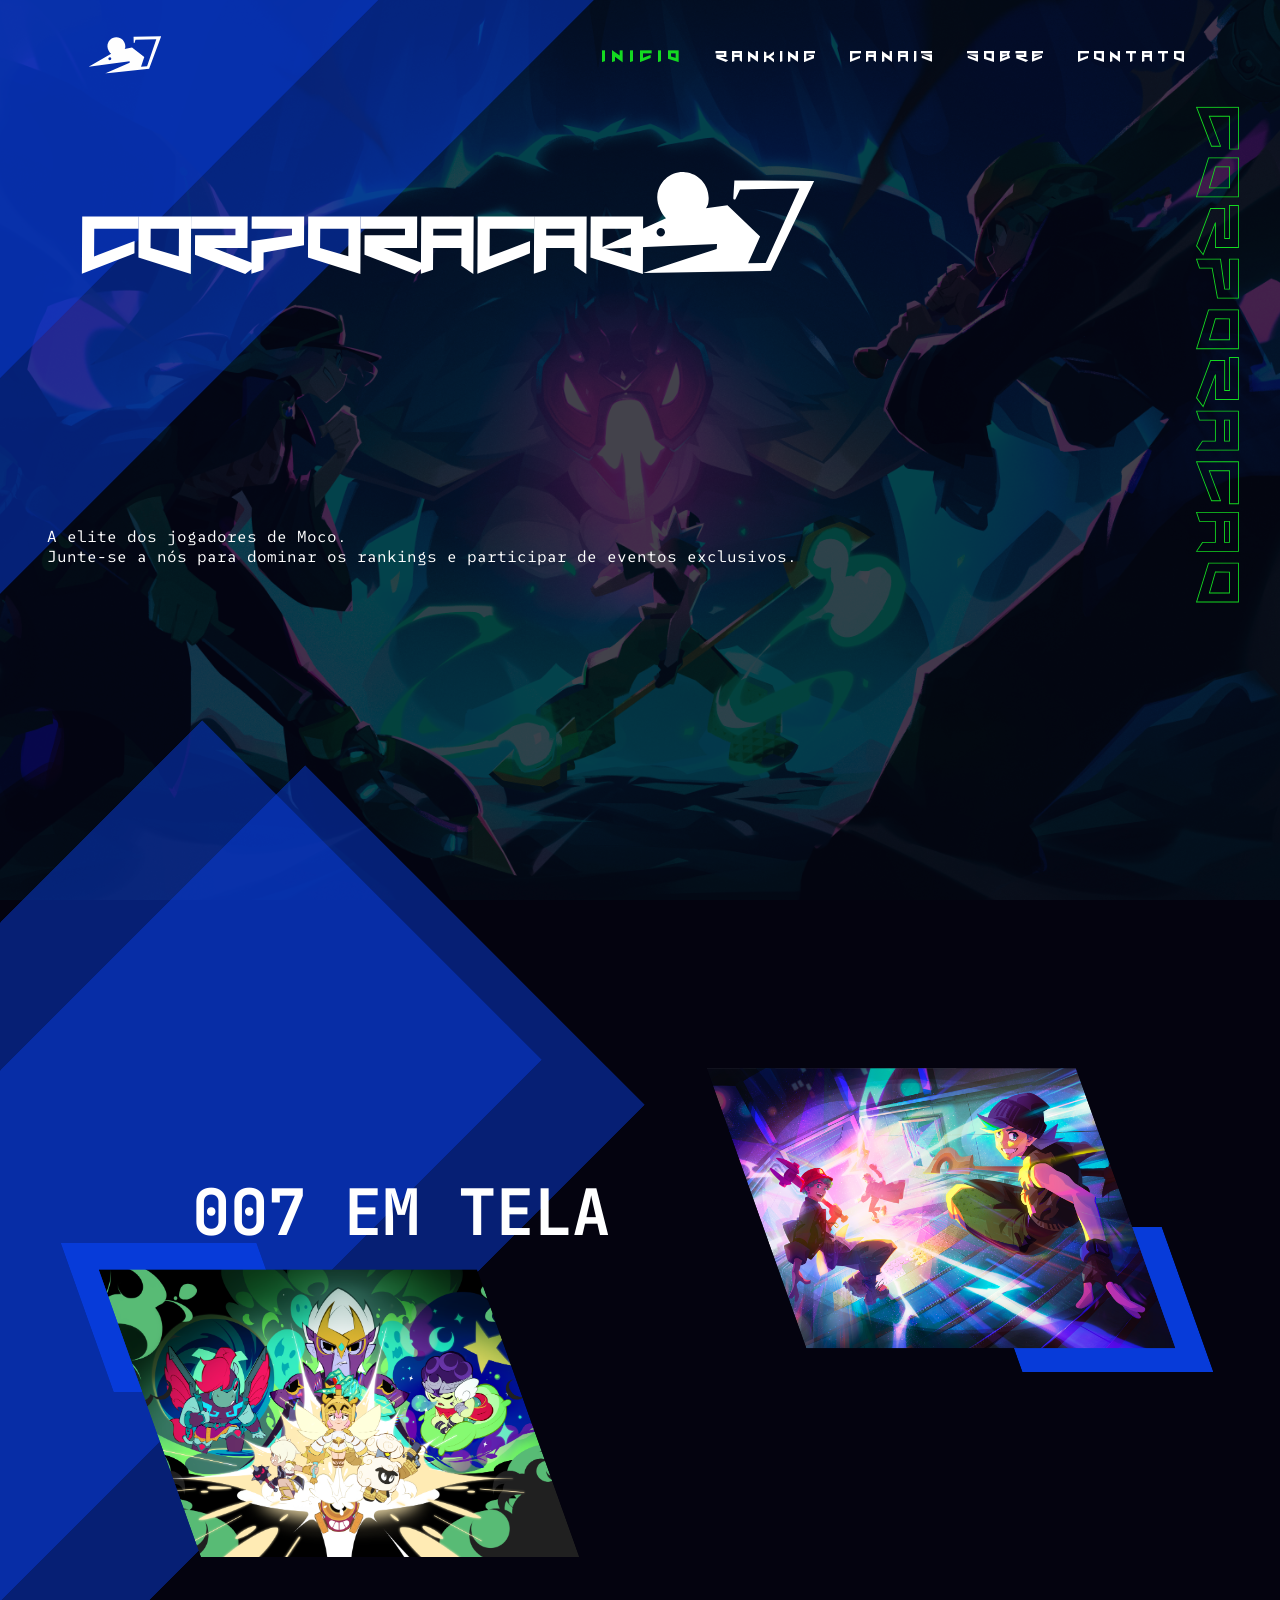
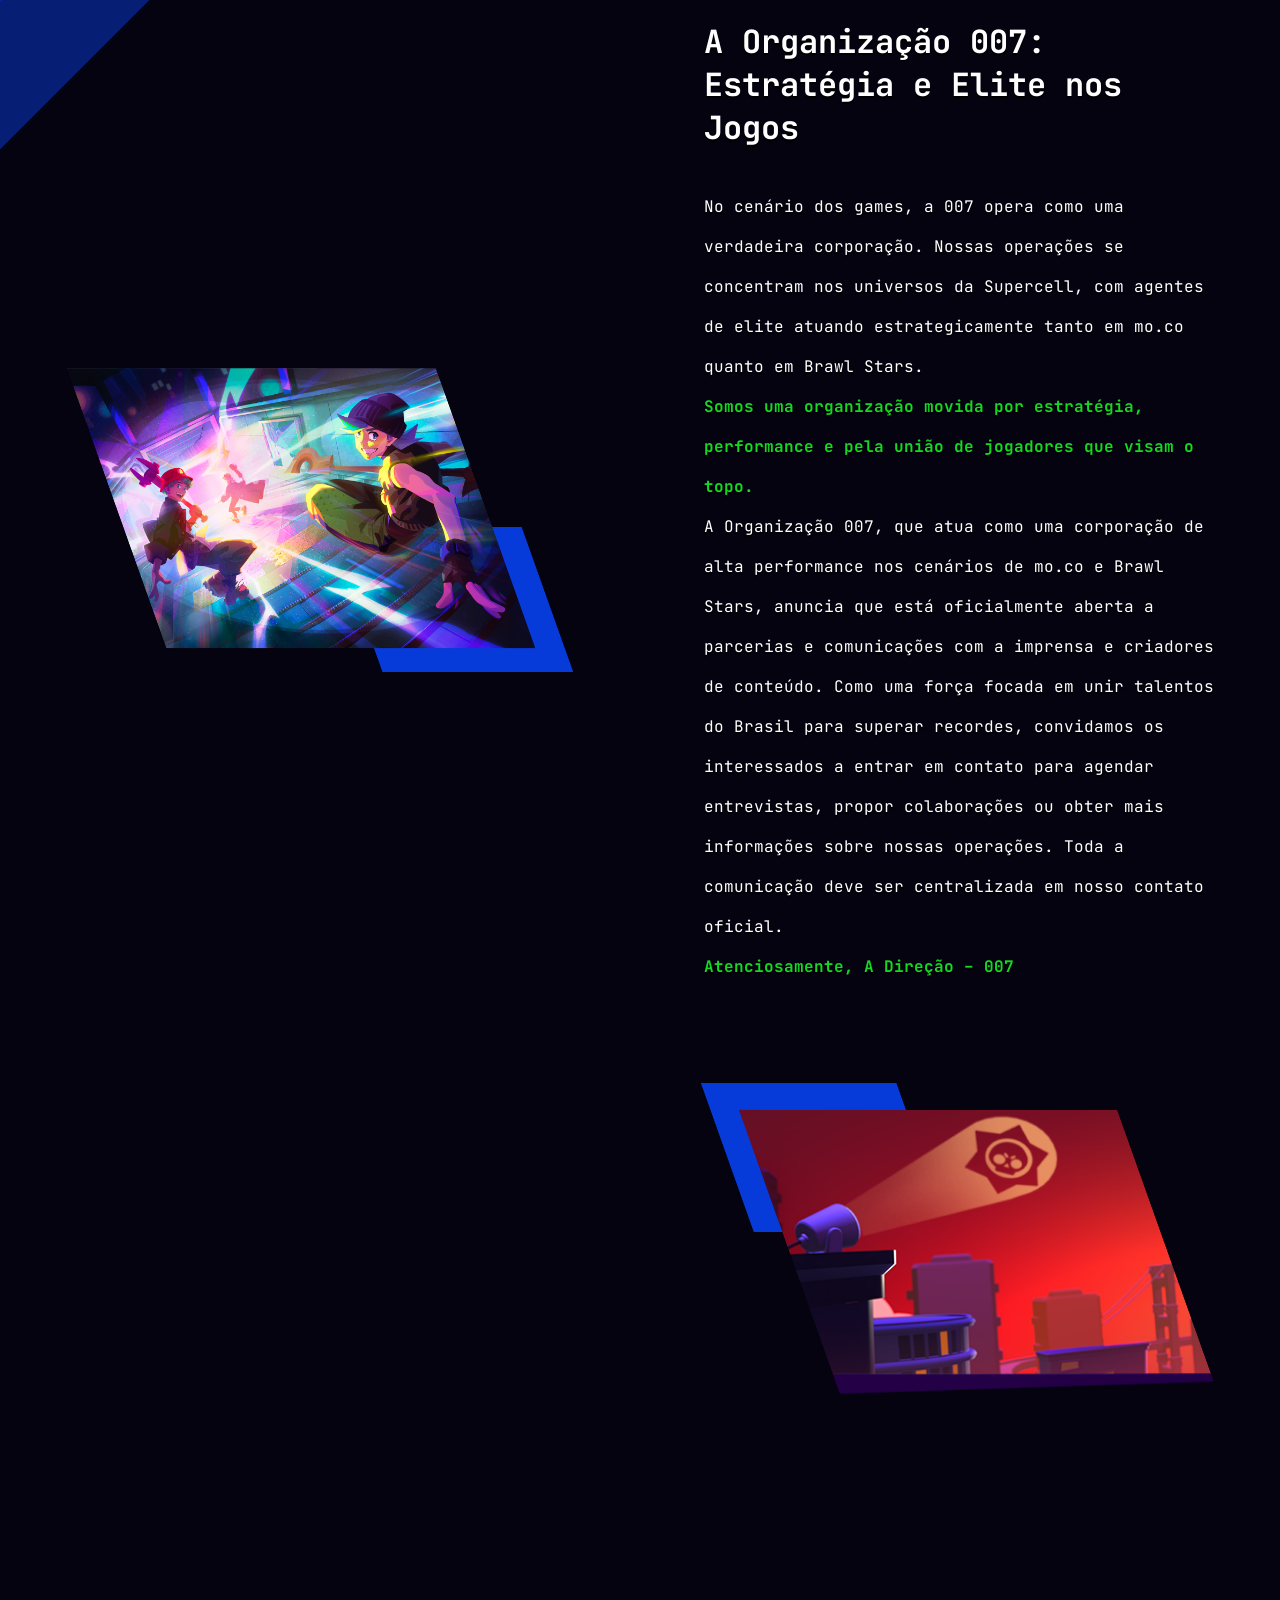
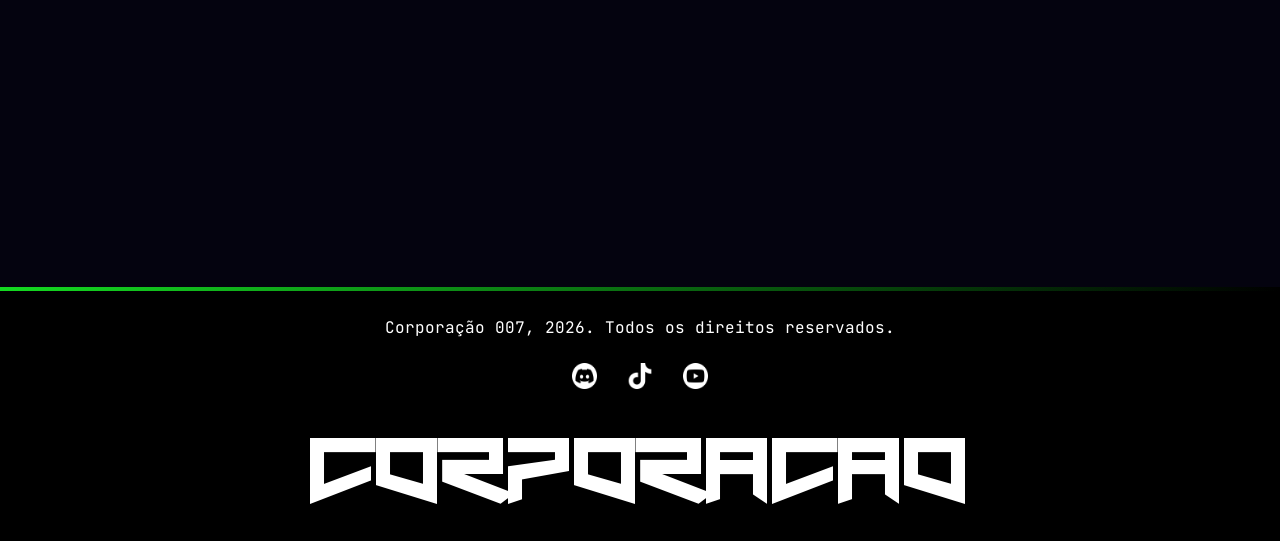
==== index.html @ 2a02c810 "att" ====
<!DOCTYPE html>
<html lang="pt-BR">
<head>
    <meta charset="UTF-8">
    <meta name="viewport" content="width=device-width, initial-scale=1.0">
    <title>007</title>
    <link rel="stylesheet" href="../styles/styles.css">
    <link rel="stylesheet" href="../styles/hamburguer.css">
    <link rel="icon" href="../image/FaviconBFavicon007.svg" type="image/svg" sizes="32x32">
</head>

<body>
    
    <header>
        <a href="/index.html"><img src="../image/2.svg" alt="Logo 007" class="logo-img"></a>

        <button class="hamburguer" id="hamburguer">
            <span></span>
            <span></span>
            <span></span>
        </button>

        <nav class="navegacao" id="navegacao">
            <a href="index.html" class="ativo">Inicio</a>
            <a href="/html/ranking.html">Ranking</a>
            <a href="/html/canais.html">Canais</a>
            <a href="/html/sobre.html">Sobre</a>
            <a href="/html/contato.html">Contato</a>
        </nav>
    </header>

    <main>

        <section>

            <div class="inicio">
                <img src="../image/LogotypeW007.svg" id="logo007" alt="logo">
                <img src="../image/1.svg" id="logocorp" alt="logo2">
                <p id="descricao">
                    A elite dos jogadores de Moco. <br>
                    Junte-se a nós para dominar os rankings e participar de eventos exclusivos.
                </p>
                <img src="../image/moco_Key_Art_illustration_big_boss_3500x2100.png" id="backgroundmoco" alt="MocoBackground">
            </div>

            <div class="quadrados-container">
                <img src="../image/8.svg" id="quadrado1" alt="Elemento decorativo 1">
                <img src="../image/5.svg" id="quadrado2" alt="Elemento decorativo 2">
                <img src="../image/5.svg" id="quadrado3" alt="Elemento decorativo 3">
            </div>

            <div class="conteudo">
                
                <h1>007 EM TELA</h1>

                <img src="../image/23.svg" id="imagem-conteudo-5" alt="Elemento decorativo 8">
                <img src="../image/11.svg" id="imagem-conteudo-1" alt="Elemento decorativo 4">
                <img src="../image/10.svg" id="imagem-conteudo-2" alt="Elemento decorativo 5">
                <img src="../image/10.svg" id="imagem-conteudo-3" alt="Elemento decorativo 6">
                <img src="../image/13.svg" id="imagem-conteudo-4" alt="Elemento decorativo 7">
                

                <h2>A Organização 007: Estratégia e Elite nos Jogos</h2>
                
                <p id="descricao">  
                    No cenário dos games, a 007 opera como uma verdadeira
                    corporação. Nossas operações se concentram nos universos da
                    Supercell, com agentes de elite atuando estrategicamente
                    tanto em mo.co quanto em Brawl Stars. <br>
                    <strong>Somos uma organização movida por estratégia,
                    performance e pela união de jogadores que visam o
                    topo.</strong> <br>
                    A Organização 007, que atua como uma corporação de alta
                    performance nos cenários de mo.co e Brawl Stars, anuncia que
                    está oficialmente aberta a parcerias e comunicações com a
                    imprensa e criadores de conteúdo.
                    Como uma força focada em unir talentos do Brasil para
                    superar recordes, convidamos os interessados a entrar em
                    contato para agendar entrevistas, propor colaborações ou
                    obter mais informações sobre nossas operações.
                    Toda a comunicação deve ser centralizada em nosso contato
                    oficial. <br>
                    <strong>Atenciosamente,
                    A Direção – 007</strong>
                </p>

            </div>

        </section>

    </main>


    <footer>

        <hr id="linhafooter">

        <p>Corporação 007, 2026. Todos os direitos reservados.</p>

        <div class="footericon">
            <a href="https://discord.gg/spt4akuG2p" target="_blank"><img src="../image/discord-circle.png" id="discordicon"></a>
            <a href="https://www.tiktok.com/@estelionatarios171?is_from_webapp=1&sender_device=pc" target="_blank"><img src="../image/tik-tok.png" id="tiktokicon"></a>
            <a href="https://youtube.com/@estelionatariosmoco?si=PN7zdE7ZmXBwqfsj" target="_blank"><img src="../image/youtube-circle.png" id="youtubeicon"></a>
            <p><span>CORPORACAO</span></p>
        </div>
        
    </footer>

    <script src="../scripts/hamburguer.js"></script>


</body>
</html>
---- styles/styles.css ----
@import url('https://fonts.googleapis.com/css2?family=Megrim&family=SUSE+Mono:ital,wght@0,100..800;1,100..800&display=swap');
@import url('https://fonts.googleapis.com/css2?family=JetBrains+Mono:ital,wght@0,100..800;1,100..800&display=swap');
@font-face {
    font-family: 'Nero';
    src:url('../fonts/Nero.otf') format('opentype');
    font-weight: normal;
    font-style: normal;
}

* {
    margin: 0;
    padding: 0;
    box-sizing: border-box;
    font-family: Arial, Helvetica, sans-serif;
    color: white;
}

body {
    background-color: #04030f;
    min-height: 100vh;
    overflow-x: hidden;
    display: flex;
    flex-direction: column;
}

header {
    position: absolute;
    top: 0;
    left: 0;
    width: 100%;
    padding: 10px 80px;
    display: flex;
    justify-content: space-between;
    align-items: center;
    z-index: 2;
}

header a {
    text-decoration: none;
}

.logo-img {
    width: 90px;
    height: auto;
    filter: invert(1);
    pointer-events: none;
}

.navegacao a {
    padding: 6px 10px;
    border-radius: 10px;
    margin: 0 10px;
    text-decoration: none;
    font-weight: 100;
    font-family: 'Nero', sans-serif;
    letter-spacing: 5px;

}

.navegacao a:hover,
.navegacao .ativo {
    font-weight: bold;
    letter-spacing: 7px;
    color: #14D921;
    transition: all 0.3s ease;
}

.inicio {
    position: relative;
    width: 100%;
    min-height: 100vh;
    display: flex;
    justify-content: center;
    align-items: center;
    flex-direction: column;
    overflow: hidden;
}

#backgroundmoco {
    position: fixed; /*absolute ou fixed se quiser que fique preso à tela */
    top: 0;
    left: 0;
    width: 100%;       /* largura sempre 100% da tela */
    height: auto;      /* altura proporcional à largura */
    min-height: 100vh; /* garante que cubra no mínimo a tela inteira */
    object-fit: cover; /* cobre a área sem distorcer */
    object-position: center;
    opacity: 0.25;
    pointer-events: none;
    z-index: -1;
}.inicio > *:not(#backgroundmoco) {
    position: relative;
    z-index: 1;
}

.inicio img#logo007 {
    position: absolute;
    top: -25%;
    left: 0%;
    width: 70%;
    pointer-events: none;
    filter: invert(1);
}.inicio img#logocorp{
    position: absolute;
    width: 50%;
    right: -20%;
    top: 5%;
    pointer-events: none;
}#descricao {
    font-family: "SUSE Mono", monospace;
    position: relative;
    font-size: 1rem;
    margin-top: 10%;
    margin-right: 50%;
}
.quadrados-container {
    position: relative;
    width: 100%;
    height: 100vh;
    pointer-events: none;
}#quadrado1{
    position: absolute;
    width: 100%;
    top: -100%;
    margin-left: 0%;
}#quadrado2{
    position: absolute;
    top: -20%;
    margin-left: -25%;
}#quadrado3{
    position: absolute;
    top: -15%;
    margin-left: -18%;
}

.conteudo{
    pointer-events: none;
}
.conteudo h1{
    position: absolute;
    font-family: "JetBrains Mono", monospace;
    font-size: 5rem;
    left: 15%;
    top: 130%;
}#imagem-conteudo-1{
    position: absolute;
    top: 120%;
}#imagem-conteudo-2{
    position: absolute;
    top: 100%;
    right: 0%;
}#imagem-conteudo-3{
    position: absolute;
    top: 180%;
}#imagem-conteudo-4{
    position: absolute;
    top: 240%;
    right: 0%;
}#imagem-conteudo-5{
    position: absolute;
    top: 140%;
    width: 90%;
    right: -40%;
    overflow: hidden;
    z-index: 0;
}

.conteudo  h2 {
    position: absolute;
    font-family: "JetBrains Mono", monospace;
    left: 55%;
    max-width: 40%;
    text-shadow: #000000 0px 2px 1px;
    top: 190%;
}

.conteudo #descricao{
    font-size: 1rem;
    position: absolute;
    font-family: "JetBrains Mono", monospace;
    position: relative;
    left: 55%;
    max-width: 40%;
    line-height: 2.5;
    margin-top: -1%;
    text-shadow: #000000 0px 2px 1px;
}.conteudo strong{
    color: #14D921;
    font-family: "JetBrains Mono", monospace;
}

footer{
    margin-top: 100vh; 
    margin-top: 100dvh; 
    text-align: center;
    background-color: #000000;
} footer p{
    font-family: "JetBrains Mono", monospace;
    margin-top: 2%;
    margin-bottom: 1%;
} footer span{
    font-family: 'Nero', sans-serif;
    font-size: 6rem;
    pointer-events: none;
}
#linhafooter{
    padding: 2px;
    background: linear-gradient(to right, #14D921 0%, #000000 100%);
    border: none;
}

.footericon img{
    filter: invert(1);
    width: 2%;
    margin-top: 2%;
    margin: 1%;
    margin-bottom: 0%;
}

@media (max-width: 1400px) {
    .navegacao a {
    margin: 0 0px;
    }

    #descricao {
    font-size: 1rem;
    margin-top: 15%;
    margin-right: 34%;
    }
    .inicio img#logocorp{
    top: 4%;
    }
    #quadrado1{
    position: absolute;
    width: 90%;
    top: -100%;
    margin-left: 0%;
    }
    #quadrado2{
        position: absolute;
        top: -20%;
        margin-left: -42%;
    }
    #quadrado3{
        position: absolute;
        top: -15%;
        margin-left: -34%;
    }
    .conteudo h2 {
        font-size: 2rem;
        top: 180%;
    }   
    .conteudo img{
        width: 50%;
    }
    .conteudo h1{
    font-size: 4rem;
    }
    #imagem-conteudo-3{
    top: 200%
    }
    #imagem-conteudo-4{
        top: 280%;
    }
    #imagem-conteudo-5{
    display: none;
    }

}

@media (max-width: 1600px){

}

@media (max-width: 576px) {

    .logo-img {
        width: 60px;
    }

    .navegacao {
        display: none;
    }

    /* BACKGROUND */
    #backgroundmoco {
        position: fixed;
        top: 0;
        left: 0;
        width: 100%;
        height: 100%;
        object-fit: cover;
        object-position: 50% 50%;
        min-width: 100%;
        min-height: 100%;
    }

    body {
        overflow-x: hidden;
    }

    #quadrado1, #quadrado2, #quadrado3 {
        display: none;
    }

    #imagem-conteudo-1, #imagem-conteudo-4 {
        width: 100%;
    }

    #imagem-conteudo-1{
        top: -50%;
    }
    #imagem-conteudo-4{
        top: 90%;
    }

    #imagem-conteudo-2, #imagem-conteudo-3, #imagem-conteudo-5 {
        display: none;
    }

    /* LOGOS */
    .inicio img#logocorp {
        width: 60%;
        right: -20%;
        top: 56%;
        opacity: 0.8;
    }

    .inicio img#logo007 {
        position: absolute;
        top: 25%;
        left: 50%;
        width: 100%;
        transform: translate(-50%, -25%);
        opacity: 0.9;
    }

    #descricao {
        margin-top: 15%;
        padding: 0 20px;
        max-width: 90%;
        font-size: 14px;
        line-height: 1.6;
        text-align: center;
        margin-left: auto;
        margin-right: auto;
        
        word-wrap: break-word;
        overflow-wrap: break-word;
        hyphens: auto;
        text-shadow: 0 1px 2px rgba(0, 0, 0, 0.8);
    }

    .conteudo {
        position: relative;
        z-index: 1;
        margin-top: -120%;
    }

    .conteudo h1 {
        margin-top: -120%;
        position: relative;
        font-size: 2.2rem;
        left: 0;
        top: 0;
        text-align: center;
        margin: 40px 20px 20px 20px;
        line-height: 1.2;
        
    }

    .conteudo h2 {
        position: relative;
        font-size: 1.4rem;
        left: 0;
        top: 0;
        max-width: 90%;
        margin: 25px auto;
        text-align: center;
        line-height: 1.3;
    }

    .conteudo #descricao {
        position: relative;
        left: 0;
        top: 0;
        max-width: 90%;
        margin: 20px auto;
        line-height: 1.6;
        font-size: 14px;
    }

    .conteudo strong {
        color: #14D921;
        font-family: "JetBrains Mono", monospace;
    }

    footer {
        margin-top: 40dvh;
        padding: 20px 0;
    }

    footer span {
        font-size: 3rem;
        display: block;
        margin-bottom: 10px;
    }

    .footericon img {
        width: 6%;
        margin: 8px;
        filter: invert(1);
    }

    footer p {
        font-size: 0.8rem;
        margin: 10px 15px;
        line-height: 1.4;
    }

    #linhafooter {
        margin: 0 20px;
    }

    .inicio {
        min-height: 100vh;
        display: flex;
        flex-direction: column;
        justify-content: center;
        padding: 20px;
    }

    * {
        max-width: 100vw;
    }
}
---- styles/hamburguer.css ----
.hamburguer {
    display: none;
    flex-direction: column;
    justify-content: space-between;
    width: 30px;
    height: 22px;
    background: transparent;
    border: none;
    cursor: pointer;
    position: relative;
    right: -20%;
    z-index: 2001; /* botão acima de tudo */
}

.hamburguer span {
    display: block;
    height: 4px;
    width: 100%;
    background: white;
    border-radius: 4px;
    transition: all 0.3s ease;
}

/* Quando ativo, transforma o botão em X */
.hamburguer.ativo span:nth-child(1) {
    transform: rotate(45deg) translate(5px, 5px);
}
.hamburguer.ativo span:nth-child(2) {
    opacity: 0;
}
.hamburguer.ativo span:nth-child(3) {
    transform: rotate(-45deg) translate(7px, -8px);
}

/* Menu padrão */
.navegacao {
    display: flex;
    gap: 10px;
    position: relative;
}

/* Responsivo */
@media (max-width: 1000px) {
.hamburguer {
    display: flex;
}

.navegacao {
    position: absolute;
    top: 70px;
    right: 0;
    background: rgba(0, 0, 0, 0.95);
    flex-direction: column;
    width: 200px;
    height: 0;
    overflow: hidden;
    transition: height 0.3s ease;
    border-radius: 8px 0 0 8px;
}

.navegacao.ativo {
    height: 250px;
    padding: 10px 0;
}

.navegacao a {
    color: white;
    padding: 10px 20px;
    text-decoration: none;
    display: block;
}

.navegacao a:hover {
    background-color: #14D921 ;
}

.logo-img {
    width: 80px;
    margin-left: -50%;
}

}
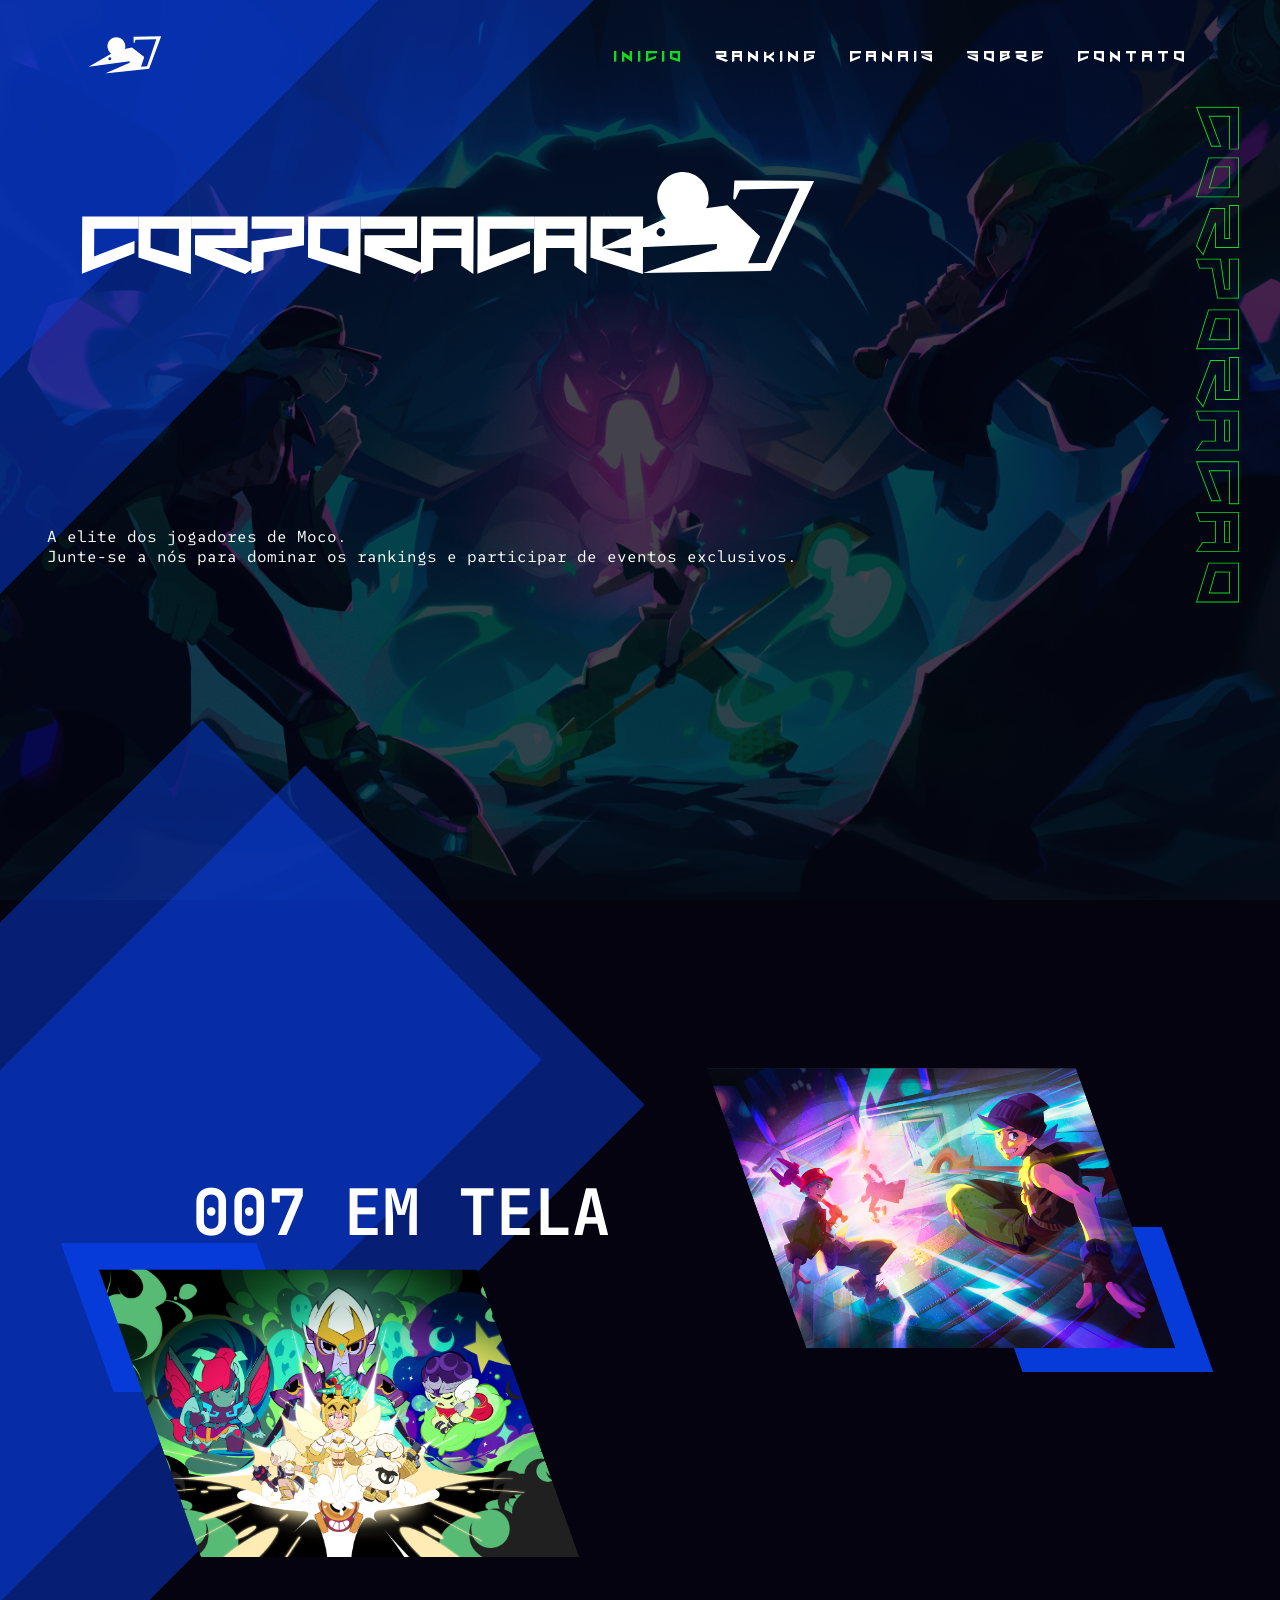
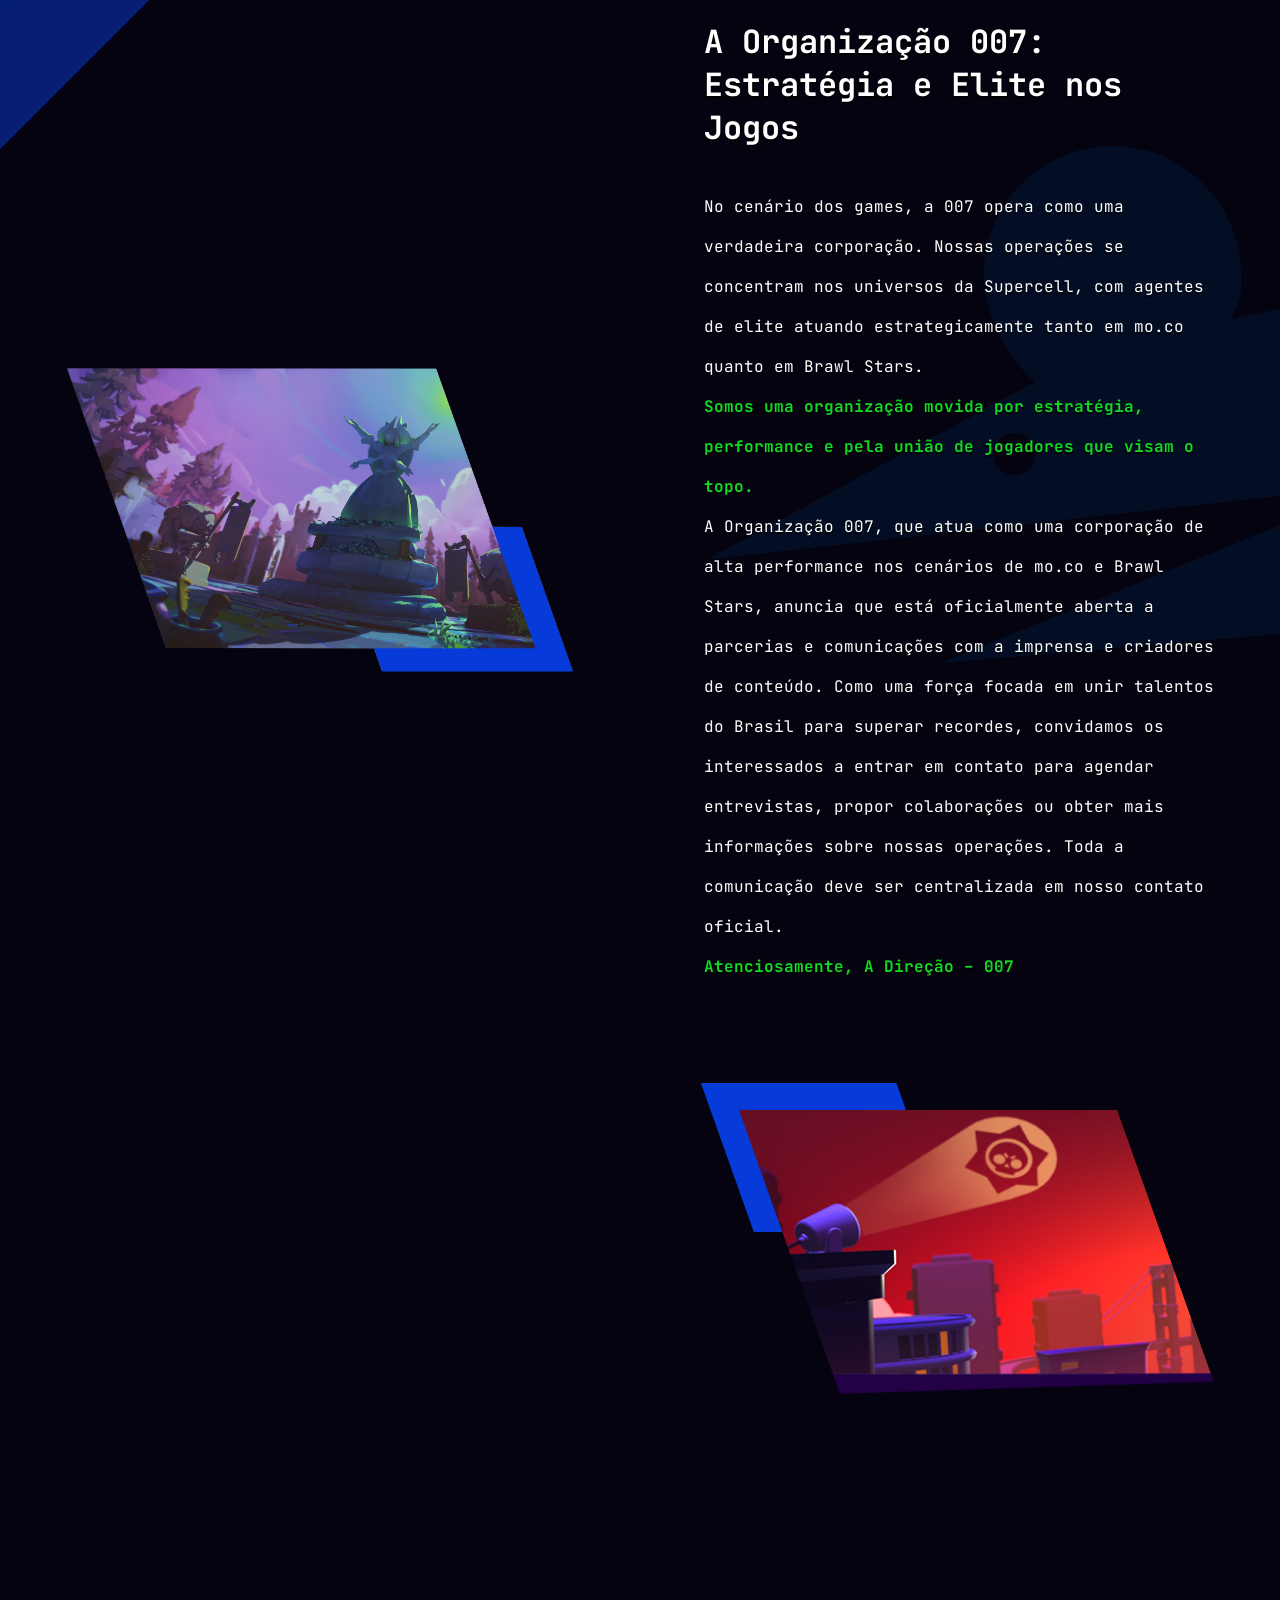
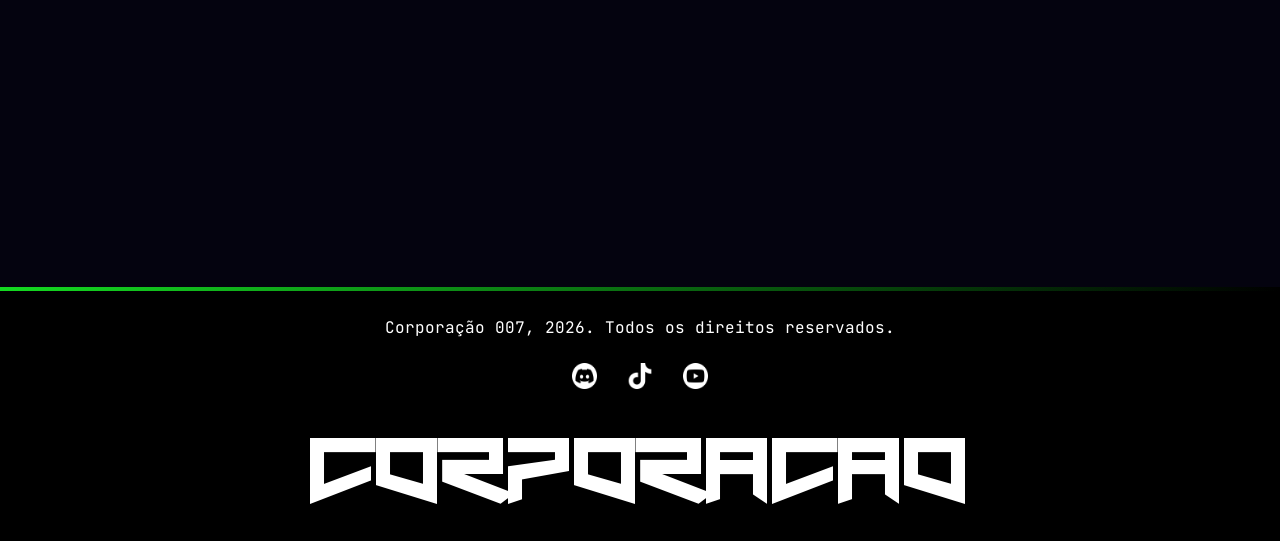
==== commit 9f649f90: "att" ====
--- a/index.html
+++ b/index.html
@@ -4,15 +4,15 @@
     <meta charset="UTF-8">
     <meta name="viewport" content="width=device-width, initial-scale=1.0">
     <title>007</title>
-    <link rel="stylesheet" href="../styles/styles.css">
-    <link rel="stylesheet" href="../styles/hamburguer.css">
-    <link rel="icon" href="../image/FaviconBFavicon007.svg" type="image/svg" sizes="32x32">
+    <link rel="stylesheet" href="/styles/styles.css">
+    <link rel="stylesheet" href="/styles/hamburguer.css">
+    <link rel="icon" href="/image/FaviconBFavicon007.svg" type="image/svg" sizes="32x32">
 </head>
 
 <body>
     
     <header>
-        <a href="/index.html"><img src="../image/2.svg" alt="Logo 007" class="logo-img"></a>
+        <a href="/index.html"><img src="/image/2.svg" alt="Logo 007" class="logo-img"></a>
 
         <button class="hamburguer" id="hamburguer">
             <span></span>
@@ -21,7 +21,7 @@
         </button>
 
         <nav class="navegacao" id="navegacao">
-            <a href="index.html" class="ativo">Inicio</a>
+            <a href="/index.html" class="ativo">Inicio</a>
             <a href="/html/ranking.html">Ranking</a>
             <a href="/html/canais.html">Canais</a>
             <a href="/html/sobre.html">Sobre</a>
@@ -34,30 +34,31 @@
         <section>
 
             <div class="inicio">
-                <img src="../image/LogotypeW007.svg" id="logo007" alt="logo">
-                <img src="../image/1.svg" id="logocorp" alt="logo2">
+                <img src="/image/LogotypeW007.svg" id="logo007" alt="logo">
+                <img src="/image/1.svg" id="logocorp" alt="logo2">
                 <p id="descricao">
                     A elite dos jogadores de Moco. <br>
                     Junte-se a nós para dominar os rankings e participar de eventos exclusivos.
                 </p>
-                <img src="../image/moco_Key_Art_illustration_big_boss_3500x2100.png" id="backgroundmoco" alt="MocoBackground">
+                <img src="/image/moco_Key_Art_illustration_big_boss_3500x2100.png" id="backgroundmoco" alt="MocoBackground">
             </div>
 
             <div class="quadrados-container">
-                <img src="../image/8.svg" id="quadrado1" alt="Elemento decorativo 1">
-                <img src="../image/5.svg" id="quadrado2" alt="Elemento decorativo 2">
-                <img src="../image/5.svg" id="quadrado3" alt="Elemento decorativo 3">
+                <img src="/image/8.svg" id="quadrado1" alt="Elemento decorativo 1">
+                <img src="/image/5.svg" id="quadrado2" alt="Elemento decorativo 2">
+                <img src="/image/5.svg" id="quadrado3" alt="Elemento decorativo 3">
             </div>
 
             <div class="conteudo">
                 
                 <h1>007 EM TELA</h1>
 
-                <img src="../image/23.svg" id="imagem-conteudo-5" alt="Elemento decorativo 8">
-                <img src="../image/11.svg" id="imagem-conteudo-1" alt="Elemento decorativo 4">
-                <img src="../image/10.svg" id="imagem-conteudo-2" alt="Elemento decorativo 5">
-                <img src="../image/10.svg" id="imagem-conteudo-3" alt="Elemento decorativo 6">
-                <img src="../image/13.svg" id="imagem-conteudo-4" alt="Elemento decorativo 7">
+                <img src="/image/23.svg" id="imagem-conteudo-5" alt="Elemento decorativo 8">
+                <img src="/image/11.svg" id="imagem-conteudo-1" alt="Elemento decorativo 4">
+                <img src="/image/10.svg" id="imagem-conteudo-2" alt="Elemento decorativo 5">
+                <img src="/image/Sem Título-1.png" id="imagem-conteudo-3" alt="Elemento decorativo 6">
+                <img src="/image/13.svg" id="imagem-conteudo-4" alt="Elemento decorativo 7">
+                
                 
 
                 <h2>A Organização 007: Estratégia e Elite nos Jogos</h2>
@@ -98,15 +99,15 @@
         <p>Corporação 007, 2026. Todos os direitos reservados.</p>
 
         <div class="footericon">
-            <a href="https://discord.gg/spt4akuG2p" target="_blank"><img src="../image/discord-circle.png" id="discordicon"></a>
-            <a href="https://www.tiktok.com/@estelionatarios171?is_from_webapp=1&sender_device=pc" target="_blank"><img src="../image/tik-tok.png" id="tiktokicon"></a>
-            <a href="https://youtube.com/@estelionatariosmoco?si=PN7zdE7ZmXBwqfsj" target="_blank"><img src="../image/youtube-circle.png" id="youtubeicon"></a>
+            <a href="https://discord.gg/spt4akuG2p" target="_blank"><img src="/image/discord-circle.png" id="discordicon"></a>
+            <a href="https://www.tiktok.com/@estelionatarios171?is_from_webapp=1&sender_device=pc" target="_blank"><img src="/image/tik-tok.png" id="tiktokicon"></a>
+            <a href="https://youtube.com/@estelionatariosmoco?si=PN7zdE7ZmXBwqfsj" target="_blank"><img src="/image/youtube-circle.png" id="youtubeicon"></a>
             <p><span>CORPORACAO</span></p>
         </div>
         
     </footer>
 
-    <script src="../scripts/hamburguer.js"></script>
+    <script src="/scripts/hamburguer.js"></script>
 
 
 </body>
--- a/styles/styles.css
+++ b/styles/styles.css
@@ -57,12 +57,15 @@
 
 }
 
-.navegacao a:hover,
-.navegacao .ativo {
+.navegacao a:hover{
     font-weight: bold;
     letter-spacing: 7px;
+    color: #073BD9;
+    transition: all 0.3s ease;
+}
+
+.navegacao .ativo{
     color: #14D921;
-    transition: all 0.3s ease;
 }
 
 .inicio {
@@ -77,13 +80,13 @@
 }
 
 #backgroundmoco {
-    position: fixed; /*absolute ou fixed se quiser que fique preso à tela */
+    position: fixed; 
     top: 0;
     left: 0;
-    width: 100%;       /* largura sempre 100% da tela */
-    height: auto;      /* altura proporcional à largura */
-    min-height: 100vh; /* garante que cubra no mínimo a tela inteira */
-    object-fit: cover; /* cobre a área sem distorcer */
+    width: 100%;       
+    height: auto;    
+    min-height: 100vh; 
+    object-fit: cover; 
     object-position: center;
     opacity: 0.25;
     pointer-events: none;
@@ -217,7 +220,7 @@
     margin-bottom: 0%;
 }
 
-@media (max-width: 1400px) {
+@media (max-width: 1600px){
     .navegacao a {
     margin: 0 0px;
     }
@@ -239,12 +242,12 @@
     #quadrado2{
         position: absolute;
         top: -20%;
-        margin-left: -42%;
+        margin-left: -36%;
     }
     #quadrado3{
         position: absolute;
-        top: -15%;
-        margin-left: -34%;
+        top: -13%;
+        margin-left: -28%;
     }
     .conteudo h2 {
         font-size: 2rem;
@@ -260,15 +263,136 @@
     top: 200%
     }
     #imagem-conteudo-4{
+        top: 260%;
+    }
+    #imagem-conteudo-5{
+        top: 160%;
+    }
+
+}
+
+@media (max-width: 1450px) {
+    .navegacao a {
+    margin: 0 0px;
+    }
+
+    #descricao {
+    font-size: 1rem;
+    margin-top: 15%;
+    margin-right: 34%;
+    }
+    .inicio img#logocorp{
+    top: 4%;
+    }
+    #quadrado1{
+    position: absolute;
+    width: 90%;
+    top: -100%;
+    margin-left: 0%;
+    }
+    #quadrado2{
+        position: absolute;
+        top: -20%;
+        margin-left: -42%;
+    }
+    #quadrado3{
+        position: absolute;
+        top: -15%;
+        margin-left: -34%;
+    }
+    .conteudo h2 {
+        font-size: 2rem;
+        top: 180%;
+    }   
+    .conteudo img{
+        width: 50%;
+    }
+    .conteudo h1{
+    font-size: 4rem;
+    }
+    #imagem-conteudo-3{
+    top: 200%
+    }
+    #imagem-conteudo-4{
         top: 280%;
     }
     #imagem-conteudo-5{
-    display: none;
-    }
-
-}
-
-@media (max-width: 1600px){
+        top: 160%;
+    }
+
+}
+
+@media (max-width: 1200px) {
+    .navegacao a {
+    margin: 0 0px;
+    }
+
+    .inicio img#logo007 {
+        position: absolute;
+        top: -16%;
+        left: -2%;
+        pointer-events: none;
+        filter: invert(1);
+        width: 80%;
+    }
+    .inicio #descricao {
+    margin-top: 12%;
+    margin-left: 5%;
+    }
+    .inicio img#logocorp{
+    top: 15%;
+    }
+    #quadrado1{
+    position: absolute;
+    width: 100%;
+    top: -100%;
+    margin-left: 0%;
+    }
+    #quadrado2{
+        position: absolute;
+        top: -20%;
+        margin-left: -66%;
+    }
+    #quadrado3{
+        position: absolute;
+        top: -16%;
+        margin-left: -58%;
+    }
+    .conteudo h2 {
+        font-size: 1.8rem;
+        top: 180%;
+    }   
+    .conteudo img{
+        width: 50%;
+    }
+    .conteudo h1{
+    font-size: 3.8rem;
+    }
+    #imagem-conteudo-1{
+        top: 135%;
+    }
+    #imagem-conteudo-2{
+        top: 115%;
+    }
+    #imagem-conteudo-3{
+        top: 200%
+    }
+    #imagem-conteudo-4{
+        top: 315%;
+    }
+    #imagem-conteudo-5{
+        top: 180%;
+        width: 80%;
+    }
+
+
+}
+
+@media (max-width: 992px) {
+
+}
+
+@media (max-width: 768px) {
 
 }
 
@@ -282,7 +406,7 @@
         display: none;
     }
 
-    /* BACKGROUND */
+
     #backgroundmoco {
         position: fixed;
         top: 0;
@@ -303,22 +427,22 @@
         display: none;
     }
 
-    #imagem-conteudo-1, #imagem-conteudo-4 {
+    #imagem-conteudo-1, #imagem-conteudo-3 {
         width: 100%;
     }
 
     #imagem-conteudo-1{
         top: -50%;
     }
-    #imagem-conteudo-4{
+    #imagem-conteudo-3{
         top: 90%;
     }
 
-    #imagem-conteudo-2, #imagem-conteudo-3, #imagem-conteudo-5 {
+    #imagem-conteudo-2, #imagem-conteudo-4, #imagem-conteudo-5 {
         display: none;
     }
 
-    /* LOGOS */
+
     .inicio img#logocorp {
         width: 60%;
         right: -20%;
--- a/styles/hamburguer.css
+++ b/styles/hamburguer.css
@@ -9,7 +9,7 @@
     cursor: pointer;
     position: relative;
     right: -20%;
-    z-index: 2001; /* botão acima de tudo */
+    z-index: 2001;
 }
 
 .hamburguer span {
@@ -21,7 +21,6 @@
     transition: all 0.3s ease;
 }
 
-/* Quando ativo, transforma o botão em X */
 .hamburguer.ativo span:nth-child(1) {
     transform: rotate(45deg) translate(5px, 5px);
 }
@@ -32,14 +31,12 @@
     transform: rotate(-45deg) translate(7px, -8px);
 }
 
-/* Menu padrão */
 .navegacao {
     display: flex;
     gap: 10px;
     position: relative;
 }
 
-/* Responsivo */
 @media (max-width: 1000px) {
 .hamburguer {
     display: flex;
